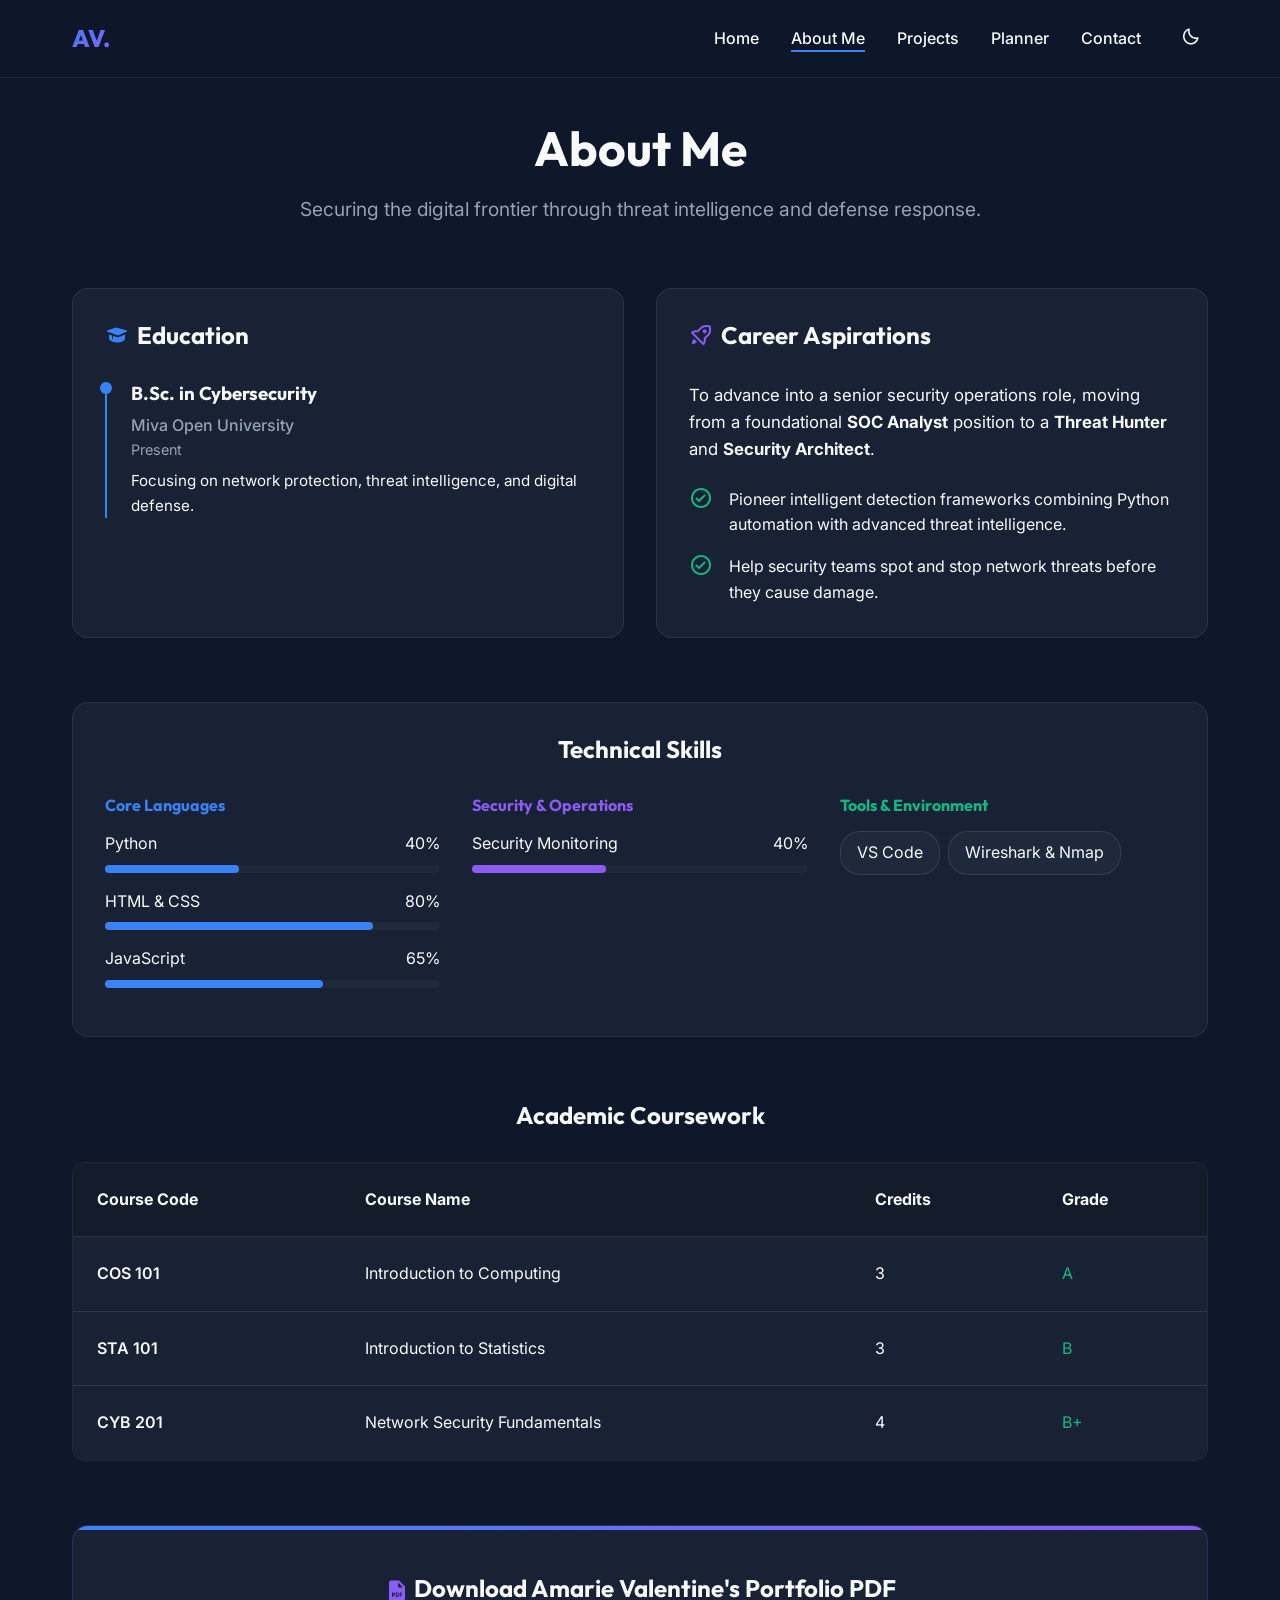
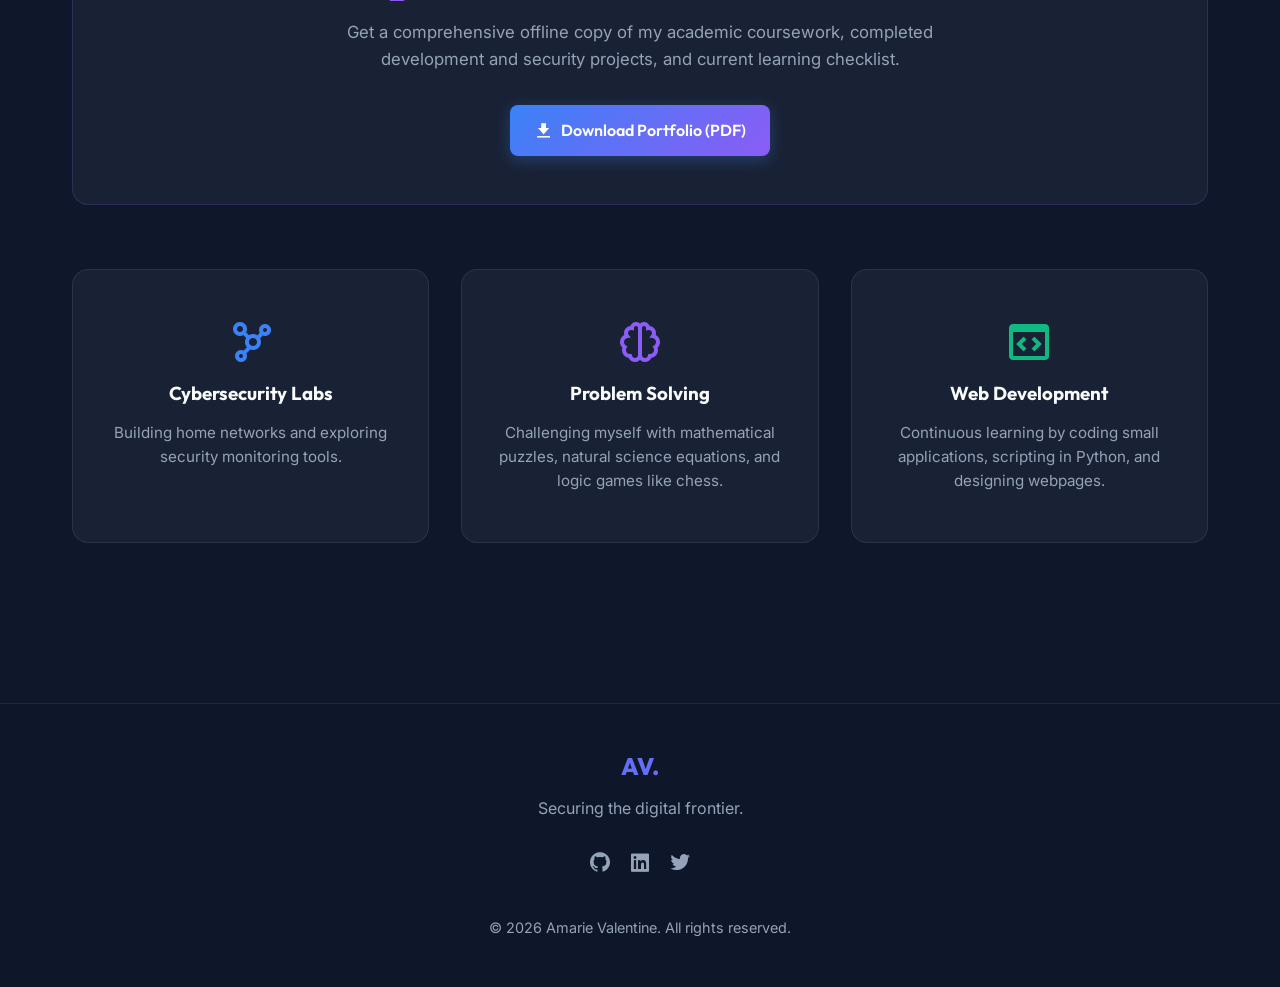
==== about.html @ 8245c8b1 "Add files via upload" ====
<!DOCTYPE html>
<html lang="en">
<head>
  <meta charset="UTF-8">
  <meta name="viewport" content="width=device-width, initial-scale=1.0">
  <title>About | Amarie Valentine</title>
  <link rel="stylesheet" href="style.css">
  <link href='https://unpkg.com/boxicons@2.1.4/css/boxicons.min.css' rel='stylesheet'>
</head>
<body>

  <!-- Navigation -->
  <nav class="navbar">
    <div class="container nav-container">
      <a href="index.html" class="logo">AV.</a>
      <ul class="nav-links" id="nav-links">
        <li><a href="index.html">Home</a></li>
        <li><a href="about.html" class="active">About Me</a></li>
        <li><a href="projects.html">Projects</a></li>
        <li><a href="planner.html">Planner</a></li>
        <li><a href="contact.html">Contact</a></li>
        <li>
          <button class="theme-toggle" id="theme-toggle" aria-label="Toggle Theme">
            <i class='bx bx-moon'></i>
          </button>
        </li>
      </ul>
      <button class="mobile-menu-btn" id="mobile-menu-btn"><i class='bx bx-menu'></i></button>
    </div>
  </nav>

  <section class="section animate-fade-up" style="padding-top: 120px;">
    <div class="container">
      <div style="text-align: center; margin-bottom: 4rem;">
        <h1 style="font-size: 3rem;">About Me</h1>
        <p style="color: var(--text-secondary); font-size: 1.2rem;">Securing the digital frontier through threat intelligence and defense response.</p>
      </div>

      <!-- Education & Career Aspirations Grid -->
      <div class="grid grid-2" style="margin-bottom: 4rem;">
        <!-- Educational Background -->
        <div class="glass-card">
          <h2 style="display: flex; align-items: center; gap: 0.5rem; margin-bottom: 2rem;">
            <i class='bx bxs-graduation' style="color: var(--accent-primary);"></i> Education
          </h2>
          <div style="border-left: 2px solid var(--accent-primary); padding-left: 1.5rem; position: relative;">
            <div style="margin-bottom: 2rem;">
              <span style="position: absolute; left: -7px; width: 12px; height: 12px; background: var(--accent-primary); border-radius: 50%;"></span>
              <h3 style="margin-bottom: 0.5rem;">B.Sc. in Cybersecurity</h3>
              <p style="color: var(--text-secondary); font-weight: 500;">Miva Open University</p>
              <p style="color: var(--text-secondary); font-size: 0.9rem;">Present</p>
              <p style="margin-top: 0.5rem; font-size: 0.95rem;">Focusing on network protection, threat intelligence, and digital defense.</p>
            </div>
          </div>
        </div>

        <!-- Career Aspirations -->
        <div class="glass-card">
          <h2 style="display: flex; align-items: center; gap: 0.5rem; margin-bottom: 2rem;">
            <i class='bx bx-rocket' style="color: var(--accent-secondary);"></i> Career Aspirations
          </h2>
          <p style="margin-bottom: 1.5rem; font-size: 1.05rem;">
            To advance into a senior security operations role, moving from a foundational <strong>SOC Analyst</strong> position to a <strong>Threat Hunter</strong> and <strong>Security Architect</strong>.
          </p>
          <ul style="display: flex; flex-direction: column; gap: 1rem;">
            <li style="display: flex; gap: 1rem; align-items: flex-start;">
              <i class='bx bx-check-circle' style="color: var(--success-color); font-size: 1.5rem;"></i>
              <span>Pioneer intelligent detection frameworks combining Python automation with advanced threat intelligence.</span>
            </li>
            <li style="display: flex; gap: 1rem; align-items: flex-start;">
              <i class='bx bx-check-circle' style="color: var(--success-color); font-size: 1.5rem;"></i>
              <span>Help security teams spot and stop network threats before they cause damage.</span>
            </li>
          </ul>
        </div>
      </div>

      <!-- Technical Skills -->
      <div class="glass-card" style="margin-bottom: 4rem;">
        <h2 style="text-align: center; margin-bottom: 2rem;">Technical Skills</h2>
        <div class="grid grid-3">
          
          <div>
            <h4 style="margin-bottom: 1rem; color: var(--accent-primary);">Core Languages</h4>
            <div style="margin-bottom: 1rem;">
              <div style="display: flex; justify-content: space-between; margin-bottom: 0.5rem;">
                <span>Python</span> <span>40%</span>
              </div>
              <div style="width: 100%; background: var(--bg-secondary); border-radius: 4px; height: 8px;">
                <div style="width: 40%; background: var(--accent-primary); height: 100%; border-radius: 4px;"></div>
              </div>
            </div>
            <div style="margin-bottom: 1rem;">
              <div style="display: flex; justify-content: space-between; margin-bottom: 0.5rem;">
                <span>HTML & CSS</span> <span>80%</span>
              </div>
              <div style="width: 100%; background: var(--bg-secondary); border-radius: 4px; height: 8px;">
                <div style="width: 80%; background: var(--accent-primary); height: 100%; border-radius: 4px;"></div>
              </div>
            </div>
            <div style="margin-bottom: 1rem;">
              <div style="display: flex; justify-content: space-between; margin-bottom: 0.5rem;">
                <span>JavaScript</span> <span>65%</span>
              </div>
              <div style="width: 100%; background: var(--bg-secondary); border-radius: 4px; height: 8px;">
                <div style="width: 65%; background: var(--accent-primary); height: 100%; border-radius: 4px;"></div>
              </div>
            </div>
          </div>

          <div>
            <h4 style="margin-bottom: 1rem; color: var(--accent-secondary);">Security & Operations</h4>
            <div style="margin-bottom: 1rem;">
              <div style="display: flex; justify-content: space-between; margin-bottom: 0.5rem;">
                <span>Security Monitoring</span> <span>40%</span>
              </div>
              <div style="width: 100%; background: var(--bg-secondary); border-radius: 4px; height: 8px;">
                <div style="width: 40%; background: var(--accent-secondary); height: 100%; border-radius: 4px;"></div>
              </div>
            </div>
          </div>
          
          <div>
            <h4 style="margin-bottom: 1rem; color: var(--success-color);">Tools & Environment</h4>
            <div style="display: flex; flex-wrap: wrap; gap: 0.5rem;">
              <span style="padding: 0.5rem 1rem; background: var(--bg-secondary); border-radius: 20px; border: 1px solid var(--border-color);">VS Code</span>
              <span style="padding: 0.5rem 1rem; background: var(--bg-secondary); border-radius: 20px; border: 1px solid var(--border-color);">Wireshark & Nmap</span>
            </div>
          </div>

        </div>
      </div>

      <!-- Academic Courses Table (Semantic HTML Requirement) -->
      <div style="margin-bottom: 4rem;">
        <h2 style="margin-bottom: 2rem; text-align: center;">Academic Coursework</h2>
        <div style="overflow-x: auto; border-radius: 12px; border: var(--glass-border);">
          <table style="width: 100%; border-collapse: collapse; text-align: left; background: var(--card-bg); backdrop-filter: var(--glass-blur);">
            <thead>
              <tr style="background: rgba(0,0,0,0.2);">
                <th style="padding: 1.5rem; border-bottom: 1px solid var(--border-color);">Course Code</th>
                <th style="padding: 1.5rem; border-bottom: 1px solid var(--border-color);">Course Name</th>
                <th style="padding: 1.5rem; border-bottom: 1px solid var(--border-color);">Credits</th>
                <th style="padding: 1.5rem; border-bottom: 1px solid var(--border-color);">Grade</th>
              </tr>
            </thead>
            <tbody>
              <tr>
                <td style="padding: 1.5rem; border-bottom: 1px solid var(--border-color); font-weight: 600;">COS 101</td>
                <td style="padding: 1.5rem; border-bottom: 1px solid var(--border-color);">Introduction to Computing</td>
                <td style="padding: 1.5rem; border-bottom: 1px solid var(--border-color);">3</td>
                <td style="padding: 1.5rem; border-bottom: 1px solid var(--border-color); color: var(--success-color);">A</td>
              </tr>
              <tr>
                <td style="padding: 1.5rem; border-bottom: 1px solid var(--border-color); font-weight: 600;">STA 101</td>
                <td style="padding: 1.5rem; border-bottom: 1px solid var(--border-color);">Introduction to Statistics</td>
                <td style="padding: 1.5rem; border-bottom: 1px solid var(--border-color);">3</td>
                <td style="padding: 1.5rem; border-bottom: 1px solid var(--border-color); color: var(--success-color);">B</td>
              </tr>
              <tr>
                <td style="padding: 1.5rem; font-weight: 600;">CYB 201</td>
                <td style="padding: 1.5rem;">Network Security Fundamentals</td>
                <td style="padding: 1.5rem;">4</td>
                <td style="padding: 1.5rem; color: var(--success-color);">B+</td>
              </tr>
            </tbody>
          </table>
        </div>
      </div>

      <!-- PDF Portfolio Download Section -->
      <div class="glass-card" style="margin-bottom: 4rem; text-align: center; padding: 3rem 2rem; position: relative; overflow: hidden; border: 1px solid rgba(139, 92, 246, 0.2);">
        <div style="position: absolute; top: 0; left: 0; width: 100%; height: 4px; background: linear-gradient(90deg, var(--accent-primary), var(--accent-secondary));"></div>
        <h2 style="margin-bottom: 1rem;"><i class='bx bxs-file-pdf' style="color: var(--accent-secondary); vertical-align: middle;"></i> Download Amarie Valentine's Portfolio PDF</h2>
        <p style="color: var(--text-secondary); max-width: 600px; margin: 0 auto 2rem auto; font-size: 1.05rem;">
          Get a comprehensive offline copy of my academic coursework, completed development and security projects, and current learning checklist.
        </p>
        <a href="amarievalentine_portfolio.pdf" download class="btn btn-primary" style="display: inline-flex; align-items: center; gap: 0.5rem;">
          <i class='bx bxs-download' style="font-size: 1.2rem;"></i> Download Portfolio (PDF)
        </a>
      </div>

      <!-- Hobbies & Interests -->
      <div class="grid grid-3">
        <div class="glass-card" style="text-align: center; padding: 3rem 2rem;">
          <i class='bx bx-network-chart' style="font-size: 3rem; color: var(--accent-primary); margin-bottom: 1rem;"></i>
          <h3>Cybersecurity Labs</h3>
          <p style="color: var(--text-secondary); font-size: 0.95rem;">Building home networks and exploring security monitoring tools.</p>
        </div>
        <div class="glass-card" style="text-align: center; padding: 3rem 2rem;">
          <i class='bx bx-brain' style="font-size: 3rem; color: var(--accent-secondary); margin-bottom: 1rem;"></i>
          <h3>Problem Solving</h3>
          <p style="color: var(--text-secondary); font-size: 0.95rem;">Challenging myself with mathematical puzzles, natural science equations, and logic games like chess.</p>
        </div>
        <div class="glass-card" style="text-align: center; padding: 3rem 2rem;">
          <i class='bx bx-code-block' style="font-size: 3rem; color: var(--success-color); margin-bottom: 1rem;"></i>
          <h3>Web Development</h3>
          <p style="color: var(--text-secondary); font-size: 0.95rem;">Continuous learning by coding small applications, scripting in Python, and designing webpages.</p>
        </div>
      </div>

    </div>
  </section>

  <!-- Footer -->
  <footer style="background-color: var(--nav-bg); padding: 3rem 0; text-align: center; border-top: var(--glass-border); margin-top: 4rem;">
    <div class="container">
      <h3 class="logo" style="margin-bottom: 1rem;">AV.</h3>
      <p style="color: var(--text-secondary); margin-bottom: 1.5rem;">Securing the digital frontier.</p>
      <div style="display: flex; justify-content: center; gap: 1rem; margin-bottom: 2rem;">
        <a href="#" style="font-size: 1.5rem; color: var(--text-secondary);"><i class='bx bxl-github'></i></a>
        <a href="#" style="font-size: 1.5rem; color: var(--text-secondary);"><i class='bx bxl-linkedin-square'></i></a>
        <a href="#" style="font-size: 1.5rem; color: var(--text-secondary);"><i class='bx bxl-twitter'></i></a>
      </div>
      <p style="color: var(--text-secondary); font-size: 0.9rem;">&copy; 2026 Amarie Valentine. All rights reserved.</p>
    </div>
  </footer>

  <script src="script.js"></script>
</body>
</html>
---- style.css ----
/* ==========================================================================
   Base Variables & Theme Configuration
   ========================================================================== */
@import url('https://fonts.googleapis.com/css2?family=Inter:wght@300;400;500;600&family=Outfit:wght@400;600;700;800&display=swap');

:root {
  /* Dark Theme (Default) */
  --bg-color: #0f172a;
  --bg-secondary: #1e293b;
  --text-primary: #f8fafc;
  --text-secondary: #94a3b8;
  --accent-primary: #3b82f6;
  --accent-secondary: #8b5cf6;
  --card-bg: rgba(30, 41, 59, 0.7);
  --border-color: rgba(255, 255, 255, 0.1);
  --success-color: #10b981;
  --error-color: #ef4444;
  --nav-bg: rgba(15, 23, 42, 0.85);
  
  /* Glassmorphism */
  --glass-blur: blur(12px);
  --glass-border: 1px solid rgba(255, 255, 255, 0.08);
  
  /* Typography */
  --font-heading: 'Outfit', sans-serif;
  --font-body: 'Inter', sans-serif;
  
  /* Spacing */
  --container-width: 1200px;
  --transition: all 0.3s cubic-bezier(0.4, 0, 0.2, 1);
}

[data-theme="light"] {
  --bg-color: #f8fafc;
  --bg-secondary: #f1f5f9;
  --text-primary: #0f172a;
  --text-secondary: #475569;
  --accent-primary: #2563eb;
  --accent-secondary: #7c3aed;
  --card-bg: rgba(255, 255, 255, 0.7);
  --border-color: rgba(0, 0, 0, 0.1);
  --nav-bg: rgba(248, 250, 252, 0.85);
  --glass-border: 1px solid rgba(0, 0, 0, 0.08);
}

/* ==========================================================================
   Resets & Typography
   ========================================================================== */
* {
  margin: 0;
  padding: 0;
  box-sizing: border-box;
}

body {
  font-family: var(--font-body);
  background-color: var(--bg-color);
  color: var(--text-primary);
  line-height: 1.6;
  transition: background-color 0.3s, color 0.3s;
  overflow-x: hidden;
}

h1, h2, h3, h4, h5, h6 {
  font-family: var(--font-heading);
  font-weight: 700;
  line-height: 1.2;
  margin-bottom: 1rem;
}

a {
  text-decoration: none;
  color: inherit;
  transition: var(--transition);
}

ul {
  list-style: none;
}

img {
  max-width: 100%;
  height: auto;
  display: block;
}

/* ==========================================================================
   Layout Utilities
   ========================================================================== */
.container {
  max-width: var(--container-width);
  margin: 0 auto;
  padding: 0 2rem;
}

.section {
  padding: 6rem 0;
}

.flex-center {
  display: flex;
  align-items: center;
  justify-content: center;
}

.grid {
  display: grid;
  gap: 2rem;
}

.grid-2 { grid-template-columns: repeat(auto-fit, minmax(300px, 1fr)); }
.grid-3 { grid-template-columns: repeat(auto-fit, minmax(250px, 1fr)); }

/* ==========================================================================
   Components
   ========================================================================== */
/* Navigation */
.navbar {
  position: fixed;
  top: 0;
  width: 100%;
  z-index: 1000;
  background: var(--nav-bg);
  backdrop-filter: var(--glass-blur);
  border-bottom: var(--glass-border);
  padding: 1.2rem 0;
  transition: var(--transition);
}

.nav-container {
  display: flex;
  justify-content: space-between;
  align-items: center;
}

.logo {
  font-family: var(--font-heading);
  font-size: 1.5rem;
  font-weight: 800;
  background: linear-gradient(135deg, var(--accent-primary), var(--accent-secondary));
  -webkit-background-clip: text;
  -webkit-text-fill-color: transparent;
}

.nav-links {
  display: flex;
  gap: 2rem;
  align-items: center;
}

.nav-links a {
  font-weight: 500;
  font-size: 1rem;
  position: relative;
}

.nav-links a::after {
  content: '';
  position: absolute;
  width: 0;
  height: 2px;
  bottom: -4px;
  left: 0;
  background: var(--accent-primary);
  transition: var(--transition);
}

.nav-links a:hover::after,
.nav-links a.active::after {
  width: 100%;
}

.theme-toggle {
  background: none;
  border: none;
  color: var(--text-primary);
  font-size: 1.2rem;
  cursor: pointer;
  padding: 0.5rem;
  transition: var(--transition);
}

.theme-toggle:hover {
  transform: rotate(15deg) scale(1.1);
}

.mobile-menu-btn {
  display: none;
  background: none;
  border: none;
  color: var(--text-primary);
  font-size: 1.5rem;
  cursor: pointer;
}

/* Buttons */
.btn {
  display: inline-flex;
  align-items: center;
  justify-content: center;
  padding: 0.8rem 1.5rem;
  border-radius: 8px;
  font-family: var(--font-heading);
  font-weight: 600;
  cursor: pointer;
  transition: var(--transition);
  border: none;
  gap: 0.5rem;
}

.btn-primary {
  background: linear-gradient(135deg, var(--accent-primary), var(--accent-secondary));
  color: white;
  box-shadow: 0 4px 15px rgba(59, 130, 246, 0.3);
}

.btn-primary:hover {
  transform: translateY(-2px);
  box-shadow: 0 6px 20px rgba(59, 130, 246, 0.4);
}

.btn-outline {
  background: transparent;
  border: 2px solid var(--accent-primary);
  color: var(--text-primary);
}

.btn-outline:hover {
  background: var(--accent-primary);
  color: white;
}

/* Glass Cards */
.glass-card {
  background: var(--card-bg);
  backdrop-filter: var(--glass-blur);
  border: var(--glass-border);
  border-radius: 16px;
  padding: 2rem;
  transition: var(--transition);
}

.glass-card:hover {
  transform: translateY(-5px);
  box-shadow: 0 10px 30px rgba(0,0,0,0.1);
  border-color: var(--accent-primary);
}

/* Custom Inputs */
.form-group {
  margin-bottom: 1.5rem;
}

.form-label {
  display: block;
  margin-bottom: 0.5rem;
  font-weight: 500;
  color: var(--text-secondary);
}

.form-control {
  width: 100%;
  padding: 1rem;
  background: var(--bg-secondary);
  border: 1px solid var(--border-color);
  border-radius: 8px;
  color: var(--text-primary);
  font-family: var(--font-body);
  transition: var(--transition);
}

.form-control:focus {
  outline: none;
  border-color: var(--accent-primary);
  box-shadow: 0 0 0 3px rgba(59, 130, 246, 0.2);
}

/* Animations */
@keyframes fadeInUp {
  from {
    opacity: 0;
    transform: translateY(20px);
  }
  to {
    opacity: 1;
    transform: translateY(0);
  }
}

.animate-fade-up {
  animation: fadeInUp 0.8s cubic-bezier(0.4, 0, 0.2, 1) forwards;
}

/* Responsive */
@media (max-width: 768px) {
  .nav-links {
    display: none; /* Hide by default, show when mobile menu is active */
    position: absolute;
    top: 100%;
    left: 0;
    width: 100%;
    background: var(--nav-bg);
    backdrop-filter: var(--glass-blur);
    flex-direction: column;
    padding: 2rem;
    border-bottom: var(--glass-border);
  }
  
  .nav-links.active {
    display: flex;
  }
  
  .mobile-menu-btn {
    display: block;
  }
  
  .section {
    padding: 4rem 0;
  }
}

@media print {
  * {
    -webkit-print-color-adjust: exact !important;
    print-color-adjust: exact !important;
  }
  .navbar, .theme-toggle, .mobile-menu-btn {
    display: none !important;
  }
  body {
    padding-top: 0 !important;
    background-color: #0f172a !important;
    color: #f8fafc !important;
  }
  .section {
    padding: 2rem 0 !important;
  }
}
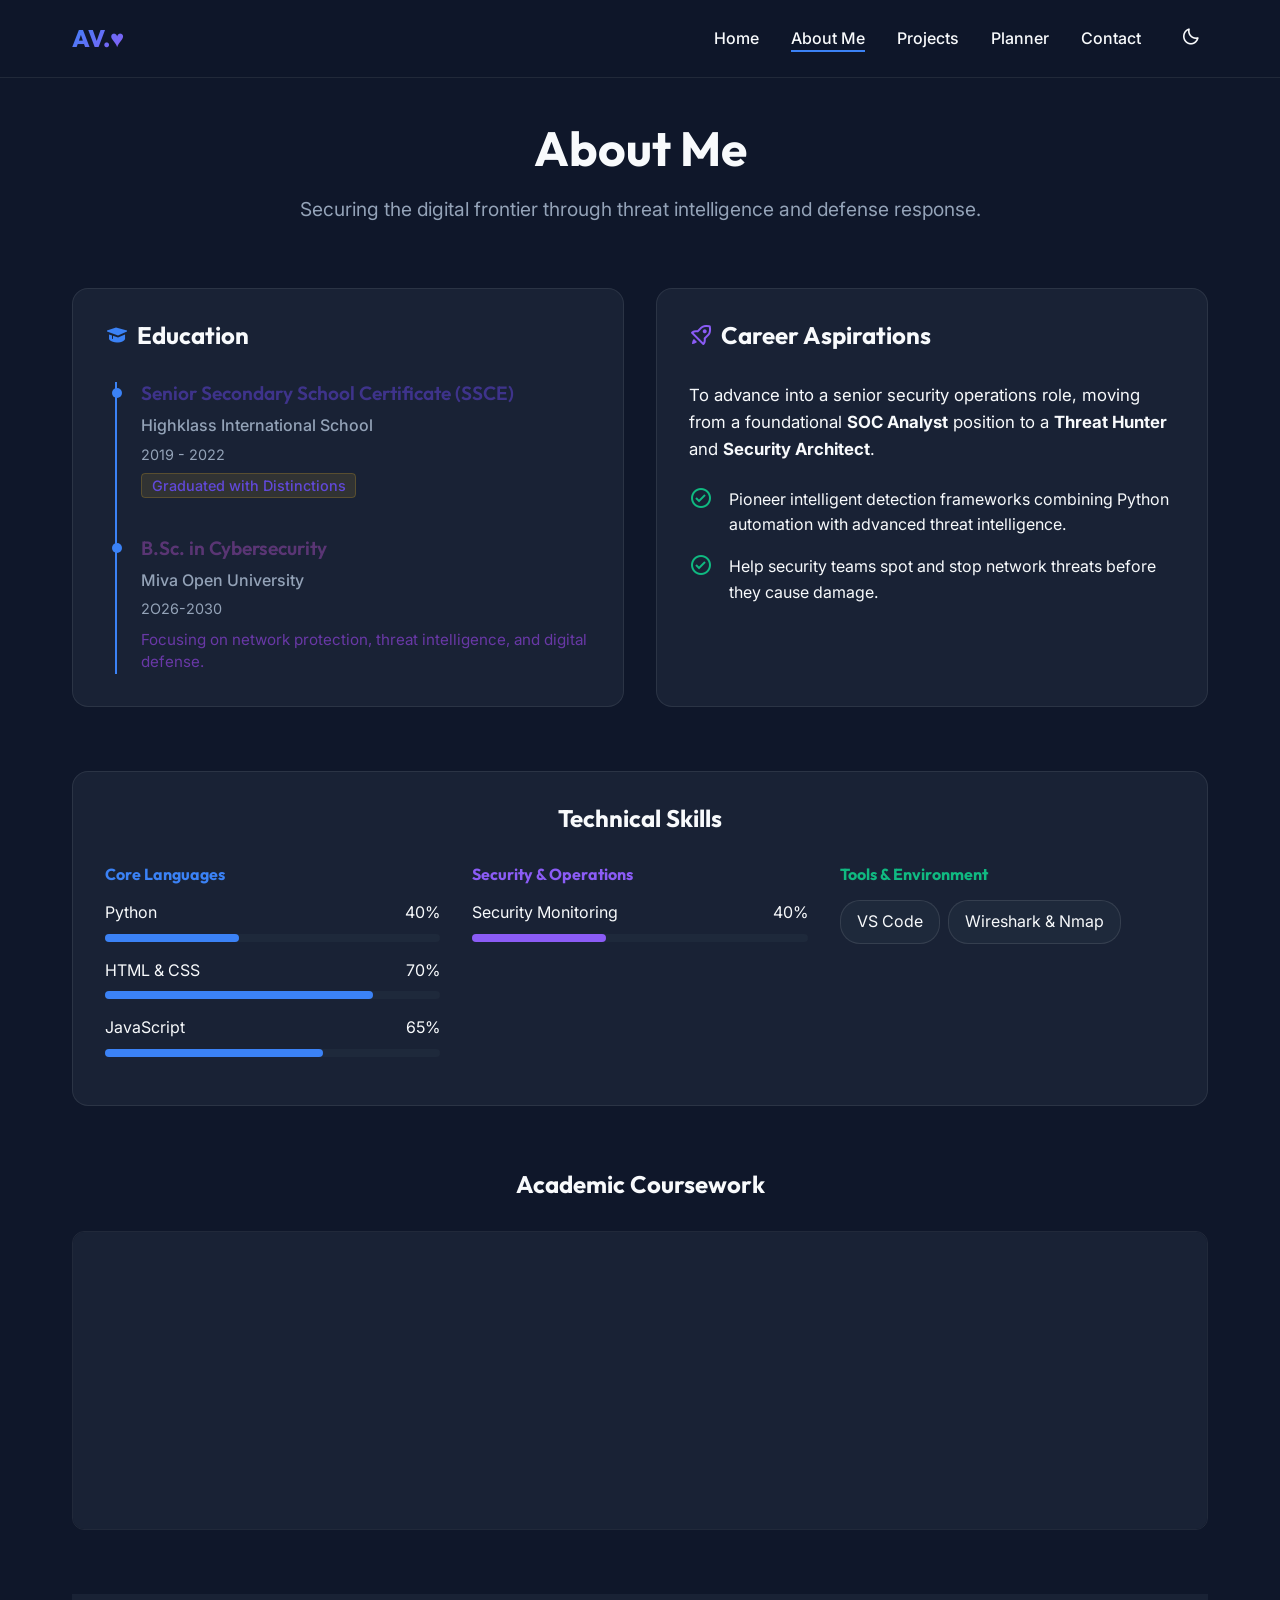
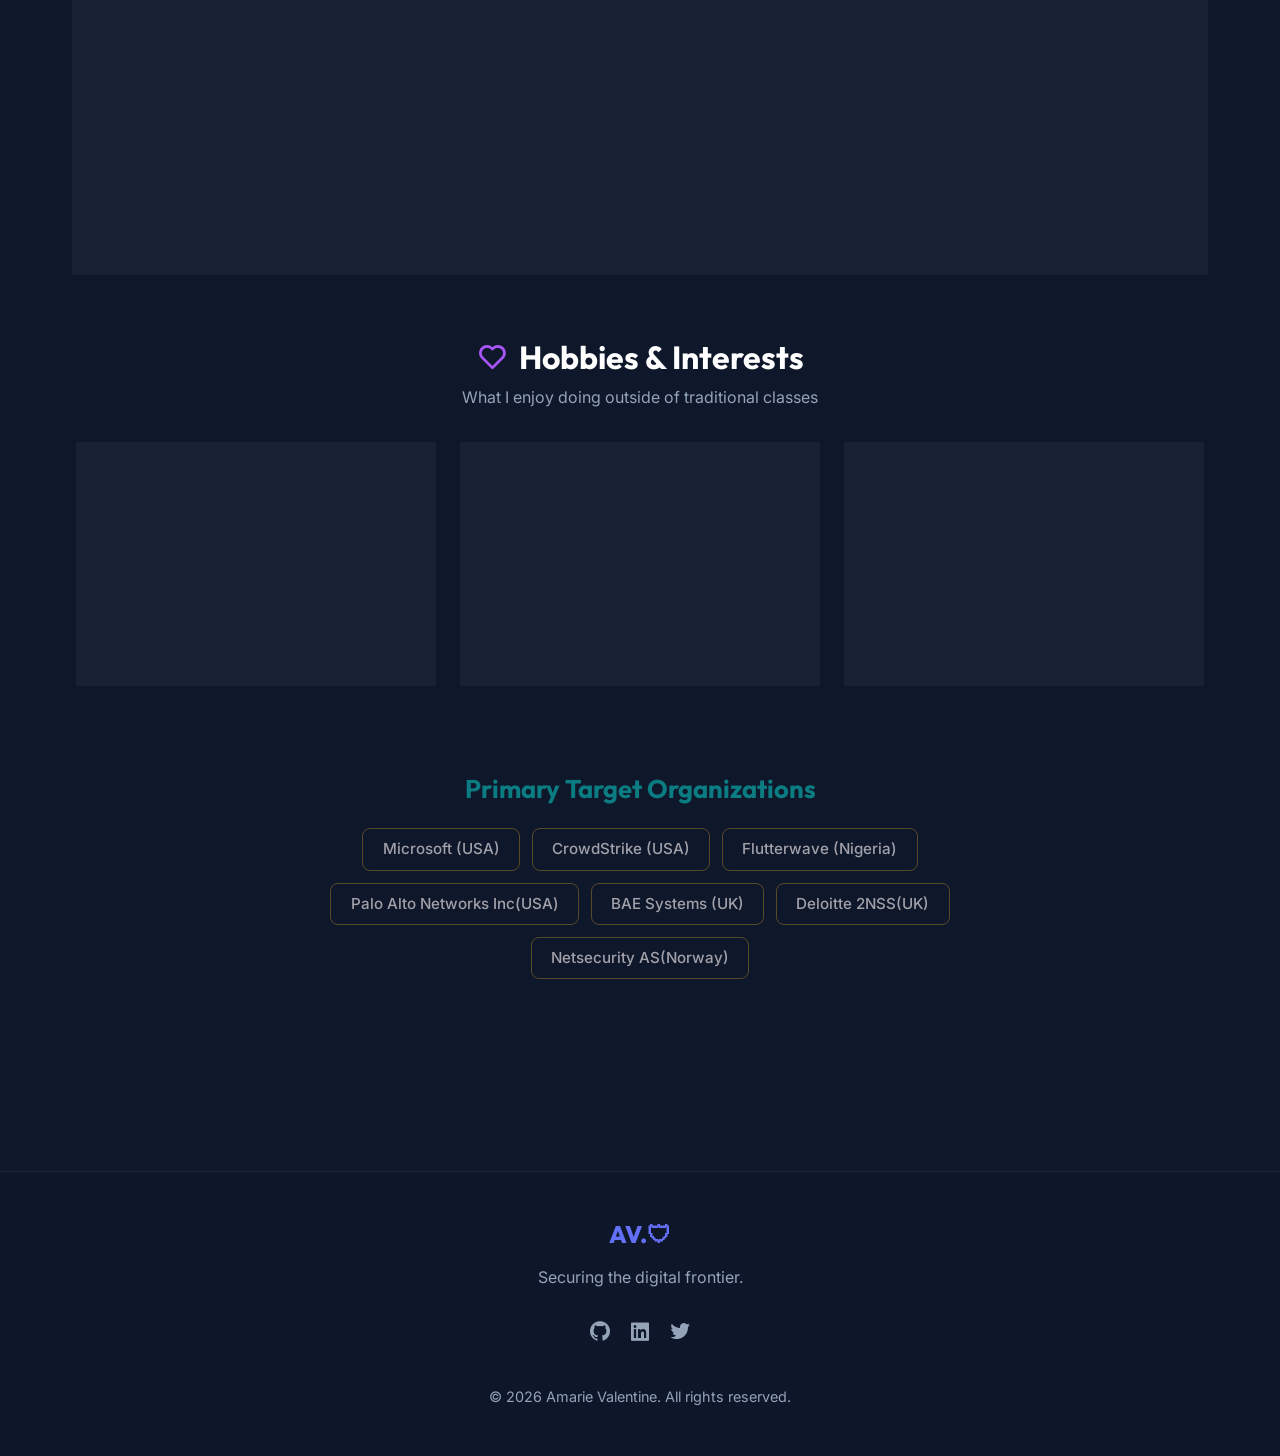
==== commit 8e1646f9: "Add files via upload" ====
--- a/about.html
+++ b/about.html
@@ -12,7 +12,7 @@
   <!-- Navigation -->
   <nav class="navbar">
     <div class="container nav-container">
-      <a href="index.html" class="logo">AV.</a>
+      <a href="index.html" class="logo">AV.&hearts;</a>
       <ul class="nav-links" id="nav-links">
         <li><a href="index.html">Home</a></li>
         <li><a href="about.html" class="active">About Me</a></li>
@@ -39,20 +39,46 @@
       <!-- Education & Career Aspirations Grid -->
       <div class="grid grid-2" style="margin-bottom: 4rem;">
         <!-- Educational Background -->
-        <div class="glass-card">
-          <h2 style="display: flex; align-items: center; gap: 0.5rem; margin-bottom: 2rem;">
-            <i class='bx bxs-graduation' style="color: var(--accent-primary);"></i> Education
-          </h2>
-          <div style="border-left: 2px solid var(--accent-primary); padding-left: 1.5rem; position: relative;">
-            <div style="margin-bottom: 2rem;">
-              <span style="position: absolute; left: -7px; width: 12px; height: 12px; background: var(--accent-primary); border-radius: 50%;"></span>
-              <h3 style="margin-bottom: 0.5rem;">B.Sc. in Cybersecurity</h3>
-              <p style="color: var(--text-secondary); font-weight: 500;">Miva Open University</p>
-              <p style="color: var(--text-secondary); font-size: 0.9rem;">Present</p>
-              <p style="margin-top: 0.5rem; font-size: 0.95rem;">Focusing on network protection, threat intelligence, and digital defense.</p>
-            </div>
-          </div>
-        </div>
+        <!-- Educational Background -->
+<div class="glass-card" style="padding: 2rem;">
+<h2 style="display: flex; align-items: center; gap: 0.5rem; margin-bottom: 2rem;">
+<i class='bx bxs-graduation' style="color: var(--accent-primary);"></i> Education
+</h2>
+
+<!-- Timeline vertical line container that now encloses everything -->
+<div style="border-left: 2px solid var(--accent-primary); padding-left: 1.5rem; position: relative; margin-left: 10px;">
+
+<!-- 1ST ENTRY: Highklass International School -->
+<div style="margin-bottom: 2.5rem; position: relative;">
+<!-- Dot aligned exactly on the line -->
+<span style="position: absolute; left: -29px; top: 6px; width: 10px; height: 10px; background: var(--accent-primary); border-radius: 50%;"></span>
+<h3 style="margin: 0 0 0.5rem 0; font-size: 1.2rem; font-weight: 600; color: #5a41c797;">Senior Secondary School Certificate (SSCE)</h3>
+<p style="color: var(--text-secondary); margin: 0 0 0.25rem 0; font-weight: 500;">Highklass International School</p>
+<p style="color: var(--text-secondary); font-size: 0.9rem; margin: 0 0 0.5rem 0;">2019 - 2022</p>
+
+<!-- Distinctions Added Here -->
+<p style="margin: 0.5rem 0 0 0; font-size: 0.9rem; color: #6149d9; font-weight: 500;">
+<span style="background: rgba(251, 191, 36, 0.1); padding: 0.2rem 0.6rem; border-radius: 4px; border: 1px solid rgba(251, 191, 36, 0.2);"> Graduated with Distinctions
+</span>
+</p>
+</div>
+
+
+
+<!-- 2ND ENTRY: Miva Open University -->
+<div style="position: relative;">
+<!-- Dot aligned exactly on the line -->
+<span style="position: absolute; left: -29px; top: 6px; width: 10px; height: 10px; background: var(--accent-primary); border-radius: 50%;"></span>
+<h3 style="margin: 0 0 0.5rem 0; font-size: 1.2rem; font-weight: 600; color: #663a80dc;">B.Sc. in Cybersecurity</h3>
+<p style="color: var(--text-secondary); margin: 0 0 0.25rem 0; font-weight: 500;">Miva Open University</p>
+<p style="color: var(--text-secondary); font-size: 0.9rem; margin: 0;">2O26-2030</p>
+<p style="margin-top: 0.5rem; font-size: 0.95rem; color: #9043deab; line-height: 1.5;">Focusing on network protection, threat intelligence, and digital defense.</p>
+</div>
+
+</div>
+</div>
+
+
 
         <!-- Career Aspirations -->
         <div class="glass-card">
@@ -92,7 +118,7 @@
             </div>
             <div style="margin-bottom: 1rem;">
               <div style="display: flex; justify-content: space-between; margin-bottom: 0.5rem;">
-                <span>HTML & CSS</span> <span>80%</span>
+                <span>HTML & CSS</span> <span>70%</span>
               </div>
               <div style="width: 100%; background: var(--bg-secondary); border-radius: 4px; height: 8px;">
                 <div style="width: 80%; background: var(--accent-primary); height: 100%; border-radius: 4px;"></div>
@@ -181,23 +207,53 @@
       </div>
 
       <!-- Hobbies & Interests -->
-      <div class="grid grid-3">
-        <div class="glass-card" style="text-align: center; padding: 3rem 2rem;">
-          <i class='bx bx-network-chart' style="font-size: 3rem; color: var(--accent-primary); margin-bottom: 1rem;"></i>
-          <h3>Cybersecurity Labs</h3>
-          <p style="color: var(--text-secondary); font-size: 0.95rem;">Building home networks and exploring security monitoring tools.</p>
-        </div>
-        <div class="glass-card" style="text-align: center; padding: 3rem 2rem;">
-          <i class='bx bx-brain' style="font-size: 3rem; color: var(--accent-secondary); margin-bottom: 1rem;"></i>
-          <h3>Problem Solving</h3>
-          <p style="color: var(--text-secondary); font-size: 0.95rem;">Challenging myself with mathematical puzzles, natural science equations, and logic games like chess.</p>
-        </div>
-        <div class="glass-card" style="text-align: center; padding: 3rem 2rem;">
-          <i class='bx bx-code-block' style="font-size: 3rem; color: var(--success-color); margin-bottom: 1rem;"></i>
-          <h3>Web Development</h3>
-          <p style="color: var(--text-secondary); font-size: 0.95rem;">Continuous learning by coding small applications, scripting in Python, and designing webpages.</p>
-        </div>
-      </div>
+       <div style="margin-top: 4rem; margin-bottom: 2rem; text-align: center;">
+<h2 style="font-size: 2rem; font-weight: 700; color: #ffffff; display: inline-flex; align-items: center; gap: 0.7rem; margin-bottom: 0.5rem; justify-content: center;">
+<i class="bx bx-heart" style="color: #a855f7;"></i> Hobbies & Interests
+</h2>
+<p style="color: var(--text-secondary, #a1a1aa); font-size: 1rem; margin: 0;">What I enjoy doing outside of traditional classes</p>
+</div>
+
+<div class="grid grid-3" style="display: flex; flex-wrap: wrap; justify-content: center; gap: 1.5rem; max-width: 1200px; margin: 0 auto;">
+
+<div class="glass-card" style="text-align: center; flex: 1; min-width: 280px; max-width: 360px;">
+<i class='bx bx-network-chart' style="font-size: 3rem; color: #3b82f6; margin-bottom: 1rem; display: block;"></i>
+<h3 style="color: #ffffff; font-size: 1.5rem; margin-bottom: 0.5rem;">Cybersecurity Labs</h3>
+<p style="color: var(--text-secondary); margin: 0;">Building home networks and exploring security monitoring tools.</p>
+</div>
+
+<div class="glass-card" style="text-align: center; flex: 1; min-width: 280px; max-width: 360px;">
+<i class='bx bx-brain' style="font-size: 3rem; color: #a855f7; margin-bottom: 1rem; display: block;"></i>
+<h3 style="color: #ffffff; font-size: 1.5rem; margin-bottom: 0.5rem;">Problem Solving</h3>
+<p style="color: var(--text-secondary); margin: 0;">Challenging myself with mathematical puzzles, natural science equations, and logic games like chess.</p>
+</div>
+
+<div class="glass-card" style="text-align: center; flex: 1; min-width: 280px; max-width: 360px;">
+<i class='bx bx-code-block' style="font-size: 3rem; color: #10b981; margin-bottom: 1rem; display: block;"></i>
+<h3 style="color: #ffffff; font-size: 1.5rem; margin-bottom: 0.5rem;">Web Development</h3>
+<p style="color: var(--text-secondary); margin: 0;">Building clean, responsive interfaces and working on front-end coding projects.</p>
+</div><!-- Primary Target Organizations Section -->
+<div style="margin-top: 4rem; margin-bottom: 2rem; text-align: center;">
+<h3 style="font-size: 1.6rem; font-weight: 700; color: #09cbc88f; margin-bottom: 1.5rem;">
+Primary Target Organizations
+</h3>
+
+<!-- Badges Container -->
+<div style="display: flex; flex-wrap: wrap; justify-content: center; gap: 0.75rem; max-width: 800px; margin: 0 auto;">
+<span style="border: 1px solid rgba(251, 191, 36, 0.3); padding: 0.5rem 1.2rem; border-radius: 8px; color: #a1a1aa; font-size: 0.95rem; font-weight: 500;">Microsoft (USA)</span>
+<span style="border: 1px solid rgba(251, 191, 36, 0.3); padding: 0.5rem 1.2rem; border-radius: 8px; color: #a1a1aa; font-size: 0.95rem; font-weight: 500;">CrowdStrike (USA)</span>
+<span style="border: 1px solid rgba(251, 191, 36, 0.3); padding: 0.5rem 1.2rem; border-radius: 8px; color: #a1a1aa; font-size: 0.95rem; font-weight: 500;">Flutterwave (Nigeria)</span>
+<span style="border: 1px solid rgba(251, 191, 36, 0.3); padding: 0.5rem 1.2rem; border-radius: 8px; color: #a1a1aa; font-size: 0.95rem; font-weight: 500;">Palo Alto Networks Inc(USA)</span>
+<span style="border: 1px solid rgba(251, 191, 36, 0.3); padding: 0.5rem 1.2rem; border-radius: 8px; color: #a1a1aa; font-size: 0.95rem; font-weight: 500;">BAE Systems (UK)</span>
+<span style="border: 1px solid rgba(251, 191, 36, 0.3); padding: 0.5rem 1.2rem; border-radius: 8px; color: #a1a1aa; font-size: 0.95rem; font-weight: 500;">Deloitte 2NSS(UK)</span>
+<span style="border: 1px solid rgba(251, 191, 36, 0.3); padding: 0.5rem 1.2rem; border-radius: 8px; color: #a1a1aa; font-size: 0.95rem; font-weight: 500;">Netsecurity AS(Norway)</span
+</div></div>
+</div>
+
+
+
+</div>
+
 
     </div>
   </section>
@@ -205,7 +261,7 @@
   <!-- Footer -->
   <footer style="background-color: var(--nav-bg); padding: 3rem 0; text-align: center; border-top: var(--glass-border); margin-top: 4rem;">
     <div class="container">
-      <h3 class="logo" style="margin-bottom: 1rem;">AV.</h3>
+      <h3 class="logo" style="margin-bottom: 1rem;">AV.&#128737;</h3>
       <p style="color: var(--text-secondary); margin-bottom: 1.5rem;">Securing the digital frontier.</p>
       <div style="display: flex; justify-content: center; gap: 1rem; margin-bottom: 2rem;">
         <a href="#" style="font-size: 1.5rem; color: var(--text-secondary);"><i class='bx bxl-github'></i></a>
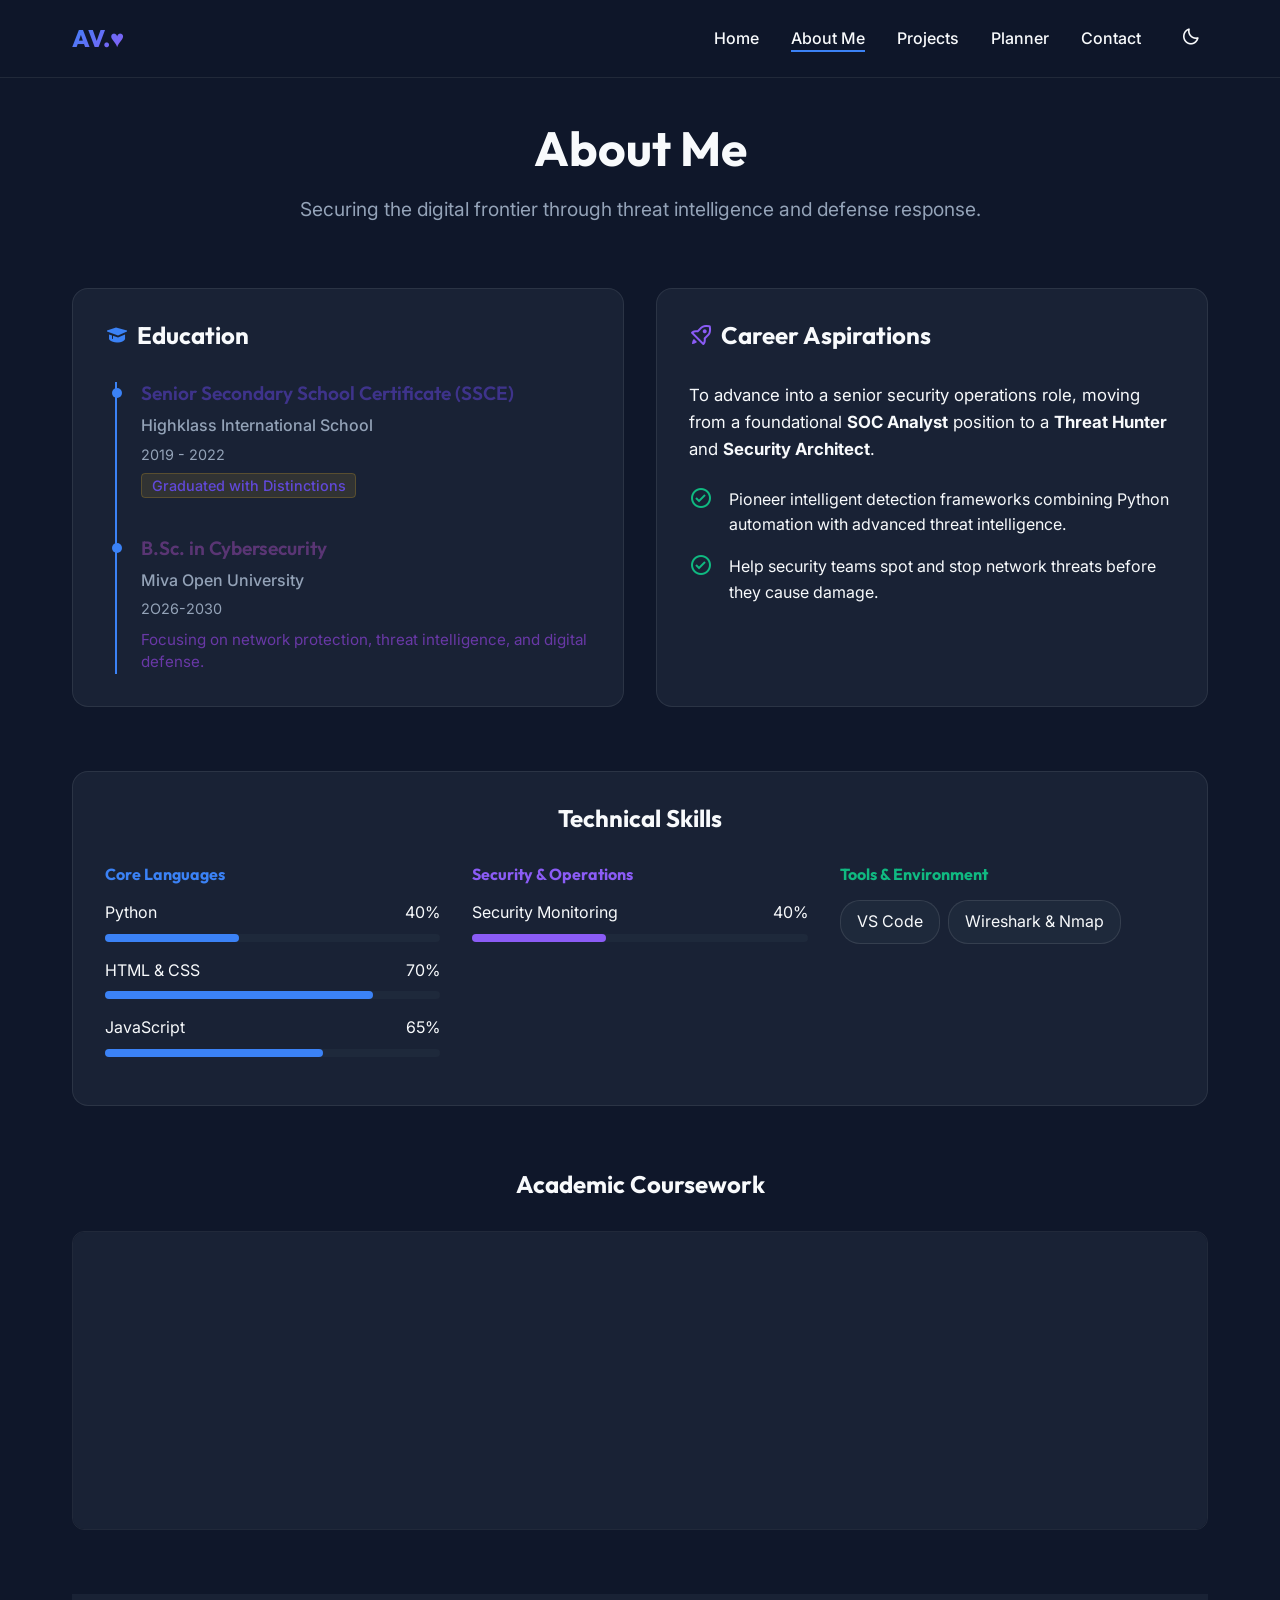
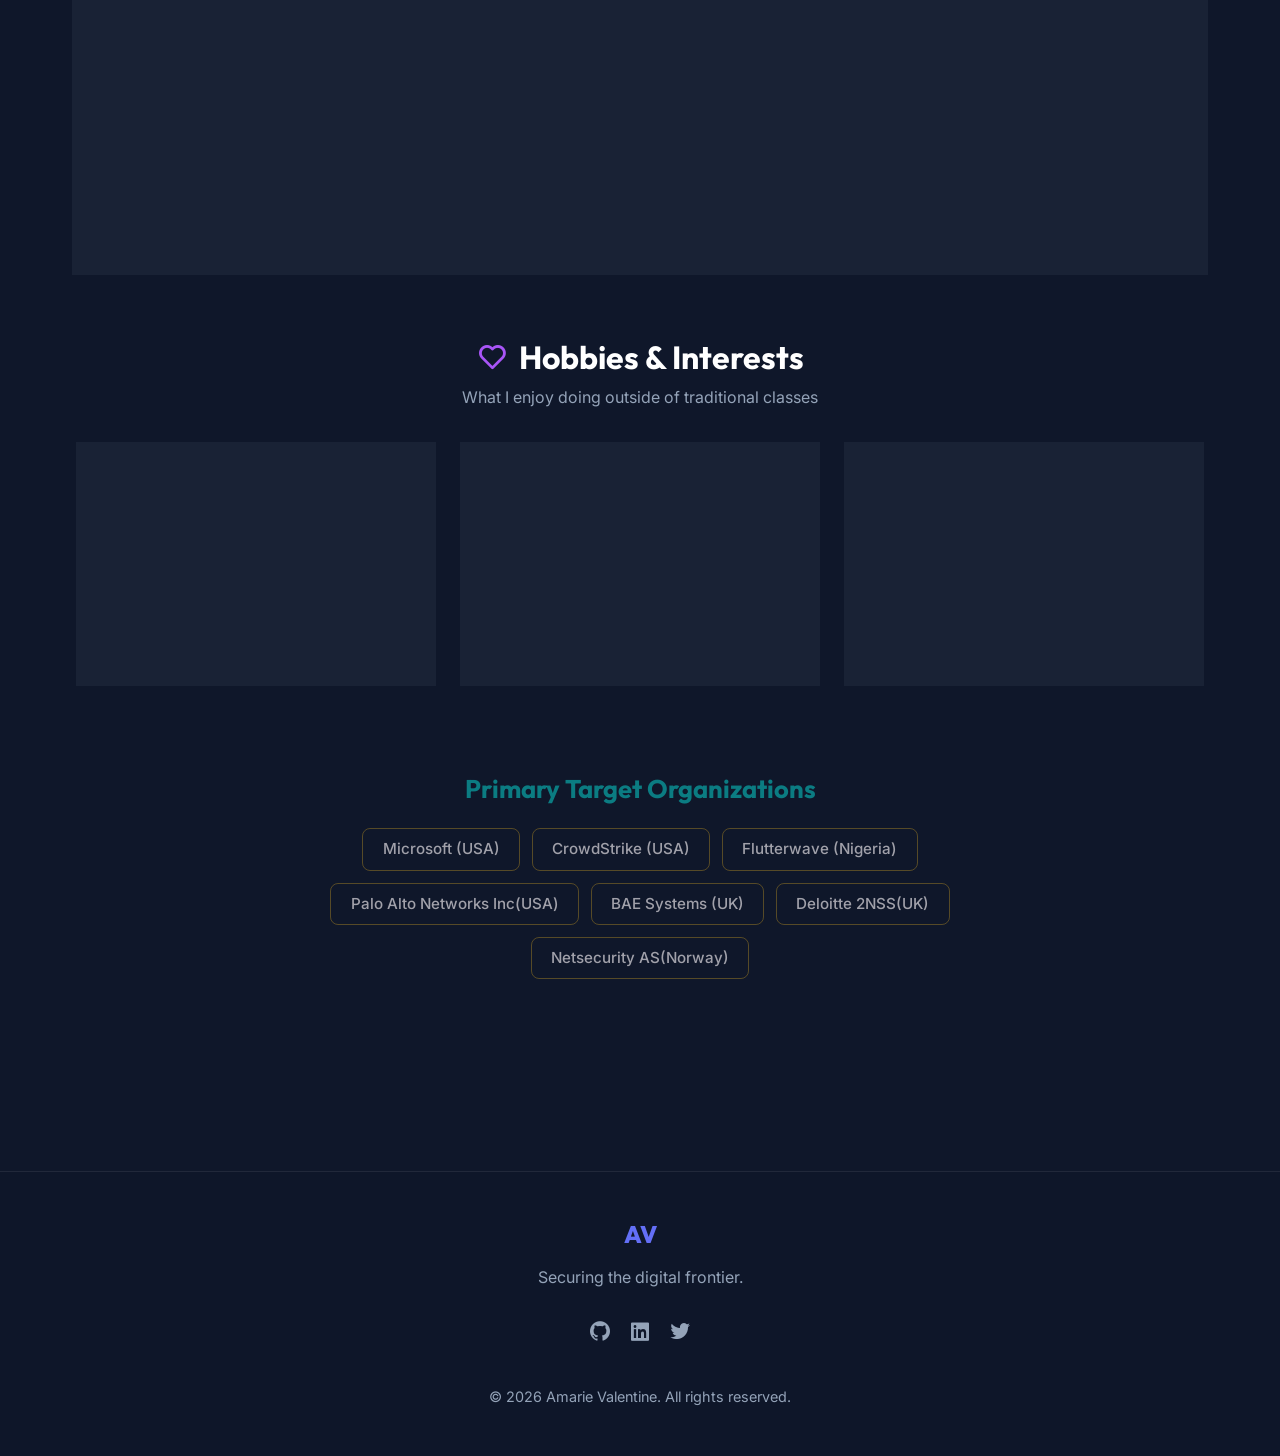
==== commit d1a066b2: "Add files via upload" ====
--- a/about.html
+++ b/about.html
@@ -1,277 +1,277 @@
-<!DOCTYPE html>
-<html lang="en">
-<head>
-  <meta charset="UTF-8">
-  <meta name="viewport" content="width=device-width, initial-scale=1.0">
-  <title>About | Amarie Valentine</title>
-  <link rel="stylesheet" href="style.css">
-  <link href='https://unpkg.com/boxicons@2.1.4/css/boxicons.min.css' rel='stylesheet'>
-</head>
-<body>
-
-  <!-- Navigation -->
-  <nav class="navbar">
-    <div class="container nav-container">
-      <a href="index.html" class="logo">AV.&hearts;</a>
-      <ul class="nav-links" id="nav-links">
-        <li><a href="index.html">Home</a></li>
-        <li><a href="about.html" class="active">About Me</a></li>
-        <li><a href="projects.html">Projects</a></li>
-        <li><a href="planner.html">Planner</a></li>
-        <li><a href="contact.html">Contact</a></li>
-        <li>
-          <button class="theme-toggle" id="theme-toggle" aria-label="Toggle Theme">
-            <i class='bx bx-moon'></i>
-          </button>
-        </li>
-      </ul>
-      <button class="mobile-menu-btn" id="mobile-menu-btn"><i class='bx bx-menu'></i></button>
-    </div>
-  </nav>
-
-  <section class="section animate-fade-up" style="padding-top: 120px;">
-    <div class="container">
-      <div style="text-align: center; margin-bottom: 4rem;">
-        <h1 style="font-size: 3rem;">About Me</h1>
-        <p style="color: var(--text-secondary); font-size: 1.2rem;">Securing the digital frontier through threat intelligence and defense response.</p>
-      </div>
-
-      <!-- Education & Career Aspirations Grid -->
-      <div class="grid grid-2" style="margin-bottom: 4rem;">
-        <!-- Educational Background -->
-        <!-- Educational Background -->
-<div class="glass-card" style="padding: 2rem;">
-<h2 style="display: flex; align-items: center; gap: 0.5rem; margin-bottom: 2rem;">
-<i class='bx bxs-graduation' style="color: var(--accent-primary);"></i> Education
-</h2>
-
-<!-- Timeline vertical line container that now encloses everything -->
-<div style="border-left: 2px solid var(--accent-primary); padding-left: 1.5rem; position: relative; margin-left: 10px;">
-
-<!-- 1ST ENTRY: Highklass International School -->
-<div style="margin-bottom: 2.5rem; position: relative;">
-<!-- Dot aligned exactly on the line -->
-<span style="position: absolute; left: -29px; top: 6px; width: 10px; height: 10px; background: var(--accent-primary); border-radius: 50%;"></span>
-<h3 style="margin: 0 0 0.5rem 0; font-size: 1.2rem; font-weight: 600; color: #5a41c797;">Senior Secondary School Certificate (SSCE)</h3>
-<p style="color: var(--text-secondary); margin: 0 0 0.25rem 0; font-weight: 500;">Highklass International School</p>
-<p style="color: var(--text-secondary); font-size: 0.9rem; margin: 0 0 0.5rem 0;">2019 - 2022</p>
-
-<!-- Distinctions Added Here -->
-<p style="margin: 0.5rem 0 0 0; font-size: 0.9rem; color: #6149d9; font-weight: 500;">
-<span style="background: rgba(251, 191, 36, 0.1); padding: 0.2rem 0.6rem; border-radius: 4px; border: 1px solid rgba(251, 191, 36, 0.2);"> Graduated with Distinctions
-</span>
-</p>
-</div>
-
-
-
-<!-- 2ND ENTRY: Miva Open University -->
-<div style="position: relative;">
-<!-- Dot aligned exactly on the line -->
-<span style="position: absolute; left: -29px; top: 6px; width: 10px; height: 10px; background: var(--accent-primary); border-radius: 50%;"></span>
-<h3 style="margin: 0 0 0.5rem 0; font-size: 1.2rem; font-weight: 600; color: #663a80dc;">B.Sc. in Cybersecurity</h3>
-<p style="color: var(--text-secondary); margin: 0 0 0.25rem 0; font-weight: 500;">Miva Open University</p>
-<p style="color: var(--text-secondary); font-size: 0.9rem; margin: 0;">2O26-2030</p>
-<p style="margin-top: 0.5rem; font-size: 0.95rem; color: #9043deab; line-height: 1.5;">Focusing on network protection, threat intelligence, and digital defense.</p>
-</div>
-
-</div>
-</div>
-
-
-
-        <!-- Career Aspirations -->
-        <div class="glass-card">
-          <h2 style="display: flex; align-items: center; gap: 0.5rem; margin-bottom: 2rem;">
-            <i class='bx bx-rocket' style="color: var(--accent-secondary);"></i> Career Aspirations
-          </h2>
-          <p style="margin-bottom: 1.5rem; font-size: 1.05rem;">
-            To advance into a senior security operations role, moving from a foundational <strong>SOC Analyst</strong> position to a <strong>Threat Hunter</strong> and <strong>Security Architect</strong>.
-          </p>
-          <ul style="display: flex; flex-direction: column; gap: 1rem;">
-            <li style="display: flex; gap: 1rem; align-items: flex-start;">
-              <i class='bx bx-check-circle' style="color: var(--success-color); font-size: 1.5rem;"></i>
-              <span>Pioneer intelligent detection frameworks combining Python automation with advanced threat intelligence.</span>
-            </li>
-            <li style="display: flex; gap: 1rem; align-items: flex-start;">
-              <i class='bx bx-check-circle' style="color: var(--success-color); font-size: 1.5rem;"></i>
-              <span>Help security teams spot and stop network threats before they cause damage.</span>
-            </li>
-          </ul>
-        </div>
-      </div>
-
-      <!-- Technical Skills -->
-      <div class="glass-card" style="margin-bottom: 4rem;">
-        <h2 style="text-align: center; margin-bottom: 2rem;">Technical Skills</h2>
-        <div class="grid grid-3">
-          
-          <div>
-            <h4 style="margin-bottom: 1rem; color: var(--accent-primary);">Core Languages</h4>
-            <div style="margin-bottom: 1rem;">
-              <div style="display: flex; justify-content: space-between; margin-bottom: 0.5rem;">
-                <span>Python</span> <span>40%</span>
-              </div>
-              <div style="width: 100%; background: var(--bg-secondary); border-radius: 4px; height: 8px;">
-                <div style="width: 40%; background: var(--accent-primary); height: 100%; border-radius: 4px;"></div>
-              </div>
-            </div>
-            <div style="margin-bottom: 1rem;">
-              <div style="display: flex; justify-content: space-between; margin-bottom: 0.5rem;">
-                <span>HTML & CSS</span> <span>70%</span>
-              </div>
-              <div style="width: 100%; background: var(--bg-secondary); border-radius: 4px; height: 8px;">
-                <div style="width: 80%; background: var(--accent-primary); height: 100%; border-radius: 4px;"></div>
-              </div>
-            </div>
-            <div style="margin-bottom: 1rem;">
-              <div style="display: flex; justify-content: space-between; margin-bottom: 0.5rem;">
-                <span>JavaScript</span> <span>65%</span>
-              </div>
-              <div style="width: 100%; background: var(--bg-secondary); border-radius: 4px; height: 8px;">
-                <div style="width: 65%; background: var(--accent-primary); height: 100%; border-radius: 4px;"></div>
-              </div>
-            </div>
-          </div>
-
-          <div>
-            <h4 style="margin-bottom: 1rem; color: var(--accent-secondary);">Security & Operations</h4>
-            <div style="margin-bottom: 1rem;">
-              <div style="display: flex; justify-content: space-between; margin-bottom: 0.5rem;">
-                <span>Security Monitoring</span> <span>40%</span>
-              </div>
-              <div style="width: 100%; background: var(--bg-secondary); border-radius: 4px; height: 8px;">
-                <div style="width: 40%; background: var(--accent-secondary); height: 100%; border-radius: 4px;"></div>
-              </div>
-            </div>
-          </div>
-          
-          <div>
-            <h4 style="margin-bottom: 1rem; color: var(--success-color);">Tools & Environment</h4>
-            <div style="display: flex; flex-wrap: wrap; gap: 0.5rem;">
-              <span style="padding: 0.5rem 1rem; background: var(--bg-secondary); border-radius: 20px; border: 1px solid var(--border-color);">VS Code</span>
-              <span style="padding: 0.5rem 1rem; background: var(--bg-secondary); border-radius: 20px; border: 1px solid var(--border-color);">Wireshark & Nmap</span>
-            </div>
-          </div>
-
-        </div>
-      </div>
-
-      <!-- Academic Courses Table (Semantic HTML Requirement) -->
-      <div style="margin-bottom: 4rem;">
-        <h2 style="margin-bottom: 2rem; text-align: center;">Academic Coursework</h2>
-        <div style="overflow-x: auto; border-radius: 12px; border: var(--glass-border);">
-          <table style="width: 100%; border-collapse: collapse; text-align: left; background: var(--card-bg); backdrop-filter: var(--glass-blur);">
-            <thead>
-              <tr style="background: rgba(0,0,0,0.2);">
-                <th style="padding: 1.5rem; border-bottom: 1px solid var(--border-color);">Course Code</th>
-                <th style="padding: 1.5rem; border-bottom: 1px solid var(--border-color);">Course Name</th>
-                <th style="padding: 1.5rem; border-bottom: 1px solid var(--border-color);">Credits</th>
-                <th style="padding: 1.5rem; border-bottom: 1px solid var(--border-color);">Grade</th>
-              </tr>
-            </thead>
-            <tbody>
-              <tr>
-                <td style="padding: 1.5rem; border-bottom: 1px solid var(--border-color); font-weight: 600;">COS 101</td>
-                <td style="padding: 1.5rem; border-bottom: 1px solid var(--border-color);">Introduction to Computing</td>
-                <td style="padding: 1.5rem; border-bottom: 1px solid var(--border-color);">3</td>
-                <td style="padding: 1.5rem; border-bottom: 1px solid var(--border-color); color: var(--success-color);">A</td>
-              </tr>
-              <tr>
-                <td style="padding: 1.5rem; border-bottom: 1px solid var(--border-color); font-weight: 600;">STA 101</td>
-                <td style="padding: 1.5rem; border-bottom: 1px solid var(--border-color);">Introduction to Statistics</td>
-                <td style="padding: 1.5rem; border-bottom: 1px solid var(--border-color);">3</td>
-                <td style="padding: 1.5rem; border-bottom: 1px solid var(--border-color); color: var(--success-color);">B</td>
-              </tr>
-              <tr>
-                <td style="padding: 1.5rem; font-weight: 600;">CYB 201</td>
-                <td style="padding: 1.5rem;">Network Security Fundamentals</td>
-                <td style="padding: 1.5rem;">4</td>
-                <td style="padding: 1.5rem; color: var(--success-color);">B+</td>
-              </tr>
-            </tbody>
-          </table>
-        </div>
-      </div>
-
-      <!-- PDF Portfolio Download Section -->
-      <div class="glass-card" style="margin-bottom: 4rem; text-align: center; padding: 3rem 2rem; position: relative; overflow: hidden; border: 1px solid rgba(139, 92, 246, 0.2);">
-        <div style="position: absolute; top: 0; left: 0; width: 100%; height: 4px; background: linear-gradient(90deg, var(--accent-primary), var(--accent-secondary));"></div>
-        <h2 style="margin-bottom: 1rem;"><i class='bx bxs-file-pdf' style="color: var(--accent-secondary); vertical-align: middle;"></i> Download Amarie Valentine's Portfolio PDF</h2>
-        <p style="color: var(--text-secondary); max-width: 600px; margin: 0 auto 2rem auto; font-size: 1.05rem;">
-          Get a comprehensive offline copy of my academic coursework, completed development and security projects, and current learning checklist.
-        </p>
-        <a href="amarievalentine_portfolio.pdf" download class="btn btn-primary" style="display: inline-flex; align-items: center; gap: 0.5rem;">
-          <i class='bx bxs-download' style="font-size: 1.2rem;"></i> Download Portfolio (PDF)
-        </a>
-      </div>
-
-      <!-- Hobbies & Interests -->
-       <div style="margin-top: 4rem; margin-bottom: 2rem; text-align: center;">
-<h2 style="font-size: 2rem; font-weight: 700; color: #ffffff; display: inline-flex; align-items: center; gap: 0.7rem; margin-bottom: 0.5rem; justify-content: center;">
-<i class="bx bx-heart" style="color: #a855f7;"></i> Hobbies & Interests
-</h2>
-<p style="color: var(--text-secondary, #a1a1aa); font-size: 1rem; margin: 0;">What I enjoy doing outside of traditional classes</p>
-</div>
-
-<div class="grid grid-3" style="display: flex; flex-wrap: wrap; justify-content: center; gap: 1.5rem; max-width: 1200px; margin: 0 auto;">
-
-<div class="glass-card" style="text-align: center; flex: 1; min-width: 280px; max-width: 360px;">
-<i class='bx bx-network-chart' style="font-size: 3rem; color: #3b82f6; margin-bottom: 1rem; display: block;"></i>
-<h3 style="color: #ffffff; font-size: 1.5rem; margin-bottom: 0.5rem;">Cybersecurity Labs</h3>
-<p style="color: var(--text-secondary); margin: 0;">Building home networks and exploring security monitoring tools.</p>
-</div>
-
-<div class="glass-card" style="text-align: center; flex: 1; min-width: 280px; max-width: 360px;">
-<i class='bx bx-brain' style="font-size: 3rem; color: #a855f7; margin-bottom: 1rem; display: block;"></i>
-<h3 style="color: #ffffff; font-size: 1.5rem; margin-bottom: 0.5rem;">Problem Solving</h3>
-<p style="color: var(--text-secondary); margin: 0;">Challenging myself with mathematical puzzles, natural science equations, and logic games like chess.</p>
-</div>
-
-<div class="glass-card" style="text-align: center; flex: 1; min-width: 280px; max-width: 360px;">
-<i class='bx bx-code-block' style="font-size: 3rem; color: #10b981; margin-bottom: 1rem; display: block;"></i>
-<h3 style="color: #ffffff; font-size: 1.5rem; margin-bottom: 0.5rem;">Web Development</h3>
-<p style="color: var(--text-secondary); margin: 0;">Building clean, responsive interfaces and working on front-end coding projects.</p>
-</div><!-- Primary Target Organizations Section -->
-<div style="margin-top: 4rem; margin-bottom: 2rem; text-align: center;">
-<h3 style="font-size: 1.6rem; font-weight: 700; color: #09cbc88f; margin-bottom: 1.5rem;">
-Primary Target Organizations
-</h3>
-
-<!-- Badges Container -->
-<div style="display: flex; flex-wrap: wrap; justify-content: center; gap: 0.75rem; max-width: 800px; margin: 0 auto;">
-<span style="border: 1px solid rgba(251, 191, 36, 0.3); padding: 0.5rem 1.2rem; border-radius: 8px; color: #a1a1aa; font-size: 0.95rem; font-weight: 500;">Microsoft (USA)</span>
-<span style="border: 1px solid rgba(251, 191, 36, 0.3); padding: 0.5rem 1.2rem; border-radius: 8px; color: #a1a1aa; font-size: 0.95rem; font-weight: 500;">CrowdStrike (USA)</span>
-<span style="border: 1px solid rgba(251, 191, 36, 0.3); padding: 0.5rem 1.2rem; border-radius: 8px; color: #a1a1aa; font-size: 0.95rem; font-weight: 500;">Flutterwave (Nigeria)</span>
-<span style="border: 1px solid rgba(251, 191, 36, 0.3); padding: 0.5rem 1.2rem; border-radius: 8px; color: #a1a1aa; font-size: 0.95rem; font-weight: 500;">Palo Alto Networks Inc(USA)</span>
-<span style="border: 1px solid rgba(251, 191, 36, 0.3); padding: 0.5rem 1.2rem; border-radius: 8px; color: #a1a1aa; font-size: 0.95rem; font-weight: 500;">BAE Systems (UK)</span>
-<span style="border: 1px solid rgba(251, 191, 36, 0.3); padding: 0.5rem 1.2rem; border-radius: 8px; color: #a1a1aa; font-size: 0.95rem; font-weight: 500;">Deloitte 2NSS(UK)</span>
-<span style="border: 1px solid rgba(251, 191, 36, 0.3); padding: 0.5rem 1.2rem; border-radius: 8px; color: #a1a1aa; font-size: 0.95rem; font-weight: 500;">Netsecurity AS(Norway)</span
-</div></div>
-</div>
-
-
-
-</div>
-
-
-    </div>
-  </section>
-
-  <!-- Footer -->
-  <footer style="background-color: var(--nav-bg); padding: 3rem 0; text-align: center; border-top: var(--glass-border); margin-top: 4rem;">
-    <div class="container">
-      <h3 class="logo" style="margin-bottom: 1rem;">AV.&#128737;</h3>
-      <p style="color: var(--text-secondary); margin-bottom: 1.5rem;">Securing the digital frontier.</p>
-      <div style="display: flex; justify-content: center; gap: 1rem; margin-bottom: 2rem;">
-        <a href="#" style="font-size: 1.5rem; color: var(--text-secondary);"><i class='bx bxl-github'></i></a>
-        <a href="#" style="font-size: 1.5rem; color: var(--text-secondary);"><i class='bx bxl-linkedin-square'></i></a>
-        <a href="#" style="font-size: 1.5rem; color: var(--text-secondary);"><i class='bx bxl-twitter'></i></a>
-      </div>
-      <p style="color: var(--text-secondary); font-size: 0.9rem;">&copy; 2026 Amarie Valentine. All rights reserved.</p>
-    </div>
-  </footer>
-
-  <script src="script.js"></script>
-</body>
-</html>
+<!DOCTYPE html>
+<html lang="en">
+<head>
+  <meta charset="UTF-8">
+  <meta name="viewport" content="width=device-width, initial-scale=1.0">
+  <title>About | Amarie Valentine</title>
+  <link rel="stylesheet" href="style.css">
+  <link href='https://unpkg.com/boxicons@2.1.4/css/boxicons.min.css' rel='stylesheet'>
+</head>
+<body>
+
+  <!-- Navigation -->
+  <nav class="navbar">
+    <div class="container nav-container">
+      <a href="index.html" class="logo">AV.&hearts;</a>
+      <ul class="nav-links" id="nav-links">
+        <li><a href="index.html">Home</a></li>
+        <li><a href="about.html" class="active">About Me</a></li>
+        <li><a href="projects.html">Projects</a></li>
+        <li><a href="planner.html">Planner</a></li>
+        <li><a href="contact.html">Contact</a></li>
+        <li>
+          <button class="theme-toggle" id="theme-toggle" aria-label="Toggle Theme">
+            <i class='bx bx-moon'></i>
+          </button>
+        </li>
+      </ul>
+      <button class="mobile-menu-btn" id="mobile-menu-btn"><i class='bx bx-menu'></i></button>
+    </div>
+  </nav>
+
+  <section class="section animate-fade-up" style="padding-top: 120px;">
+    <div class="container">
+      <div style="text-align: center; margin-bottom: 4rem;">
+        <h1 style="font-size: 3rem;">About Me</h1>
+        <p style="color: var(--text-secondary); font-size: 1.2rem;">Securing the digital frontier through threat intelligence and defense response.</p>
+      </div>
+
+      <!-- Education & Career Aspirations Grid -->
+      <div class="grid grid-2" style="margin-bottom: 4rem;">
+        <!-- Educational Background -->
+        <!-- Educational Background -->
+<div class="glass-card" style="padding: 2rem;">
+<h2 style="display: flex; align-items: center; gap: 0.5rem; margin-bottom: 2rem;">
+<i class='bx bxs-graduation' style="color: var(--accent-primary);"></i> Education
+</h2>
+
+<!-- Timeline vertical line container that now encloses everything -->
+<div style="border-left: 2px solid var(--accent-primary); padding-left: 1.5rem; position: relative; margin-left: 10px;">
+
+<!-- 1ST ENTRY: Highklass International School -->
+<div style="margin-bottom: 2.5rem; position: relative;">
+<!-- Dot aligned exactly on the line -->
+<span style="position: absolute; left: -29px; top: 6px; width: 10px; height: 10px; background: var(--accent-primary); border-radius: 50%;"></span>
+<h3 style="margin: 0 0 0.5rem 0; font-size: 1.2rem; font-weight: 600; color: #5a41c797;">Senior Secondary School Certificate (SSCE)</h3>
+<p style="color: var(--text-secondary); margin: 0 0 0.25rem 0; font-weight: 500;">Highklass International School</p>
+<p style="color: var(--text-secondary); font-size: 0.9rem; margin: 0 0 0.5rem 0;">2019 - 2022</p>
+
+<!-- Distinctions Added Here -->
+<p style="margin: 0.5rem 0 0 0; font-size: 0.9rem; color: #6149d9; font-weight: 500;">
+<span style="background: rgba(251, 191, 36, 0.1); padding: 0.2rem 0.6rem; border-radius: 4px; border: 1px solid rgba(251, 191, 36, 0.2);"> Graduated with Distinctions
+</span>
+</p>
+</div>
+
+
+
+<!-- 2ND ENTRY: Miva Open University -->
+<div style="position: relative;">
+<!-- Dot aligned exactly on the line -->
+<span style="position: absolute; left: -29px; top: 6px; width: 10px; height: 10px; background: var(--accent-primary); border-radius: 50%;"></span>
+<h3 style="margin: 0 0 0.5rem 0; font-size: 1.2rem; font-weight: 600; color: #663a80dc;">B.Sc. in Cybersecurity</h3>
+<p style="color: var(--text-secondary); margin: 0 0 0.25rem 0; font-weight: 500;">Miva Open University</p>
+<p style="color: var(--text-secondary); font-size: 0.9rem; margin: 0;">2O26-2030</p>
+<p style="margin-top: 0.5rem; font-size: 0.95rem; color: #9043deab; line-height: 1.5;">Focusing on network protection, threat intelligence, and digital defense.</p>
+</div>
+
+</div>
+</div>
+
+
+
+        <!-- Career Aspirations -->
+        <div class="glass-card">
+          <h2 style="display: flex; align-items: center; gap: 0.5rem; margin-bottom: 2rem;">
+            <i class='bx bx-rocket' style="color: var(--accent-secondary);"></i> Career Aspirations
+          </h2>
+          <p style="margin-bottom: 1.5rem; font-size: 1.05rem;">
+            To advance into a senior security operations role, moving from a foundational <strong>SOC Analyst</strong> position to a <strong>Threat Hunter</strong> and <strong>Security Architect</strong>.
+          </p>
+          <ul style="display: flex; flex-direction: column; gap: 1rem;">
+            <li style="display: flex; gap: 1rem; align-items: flex-start;">
+              <i class='bx bx-check-circle' style="color: var(--success-color); font-size: 1.5rem;"></i>
+              <span>Pioneer intelligent detection frameworks combining Python automation with advanced threat intelligence.</span>
+            </li>
+            <li style="display: flex; gap: 1rem; align-items: flex-start;">
+              <i class='bx bx-check-circle' style="color: var(--success-color); font-size: 1.5rem;"></i>
+              <span>Help security teams spot and stop network threats before they cause damage.</span>
+            </li>
+          </ul>
+        </div>
+      </div>
+
+      <!-- Technical Skills -->
+      <div class="glass-card" style="margin-bottom: 4rem;">
+        <h2 style="text-align: center; margin-bottom: 2rem;">Technical Skills</h2>
+        <div class="grid grid-3">
+          
+          <div>
+            <h4 style="margin-bottom: 1rem; color: var(--accent-primary);">Core Languages</h4>
+            <div style="margin-bottom: 1rem;">
+              <div style="display: flex; justify-content: space-between; margin-bottom: 0.5rem;">
+                <span>Python</span> <span>40%</span>
+              </div>
+              <div style="width: 100%; background: var(--bg-secondary); border-radius: 4px; height: 8px;">
+                <div style="width: 40%; background: var(--accent-primary); height: 100%; border-radius: 4px;"></div>
+              </div>
+            </div>
+            <div style="margin-bottom: 1rem;">
+              <div style="display: flex; justify-content: space-between; margin-bottom: 0.5rem;">
+                <span>HTML & CSS</span> <span>70%</span>
+              </div>
+              <div style="width: 100%; background: var(--bg-secondary); border-radius: 4px; height: 8px;">
+                <div style="width: 80%; background: var(--accent-primary); height: 100%; border-radius: 4px;"></div>
+              </div>
+            </div>
+            <div style="margin-bottom: 1rem;">
+              <div style="display: flex; justify-content: space-between; margin-bottom: 0.5rem;">
+                <span>JavaScript</span> <span>65%</span>
+              </div>
+              <div style="width: 100%; background: var(--bg-secondary); border-radius: 4px; height: 8px;">
+                <div style="width: 65%; background: var(--accent-primary); height: 100%; border-radius: 4px;"></div>
+              </div>
+            </div>
+          </div>
+
+          <div>
+            <h4 style="margin-bottom: 1rem; color: var(--accent-secondary);">Security & Operations</h4>
+            <div style="margin-bottom: 1rem;">
+              <div style="display: flex; justify-content: space-between; margin-bottom: 0.5rem;">
+                <span>Security Monitoring</span> <span>40%</span>
+              </div>
+              <div style="width: 100%; background: var(--bg-secondary); border-radius: 4px; height: 8px;">
+                <div style="width: 40%; background: var(--accent-secondary); height: 100%; border-radius: 4px;"></div>
+              </div>
+            </div>
+          </div>
+          
+          <div>
+            <h4 style="margin-bottom: 1rem; color: var(--success-color);">Tools & Environment</h4>
+            <div style="display: flex; flex-wrap: wrap; gap: 0.5rem;">
+              <span style="padding: 0.5rem 1rem; background: var(--bg-secondary); border-radius: 20px; border: 1px solid var(--border-color);">VS Code</span>
+              <span style="padding: 0.5rem 1rem; background: var(--bg-secondary); border-radius: 20px; border: 1px solid var(--border-color);">Wireshark & Nmap</span>
+            </div>
+          </div>
+
+        </div>
+      </div>
+
+      <!-- Academic Courses Table (Semantic HTML Requirement) -->
+      <div style="margin-bottom: 4rem;">
+        <h2 style="margin-bottom: 2rem; text-align: center;">Academic Coursework</h2>
+        <div style="overflow-x: auto; border-radius: 12px; border: var(--glass-border);">
+          <table style="width: 100%; border-collapse: collapse; text-align: left; background: var(--card-bg); backdrop-filter: var(--glass-blur);">
+            <thead>
+              <tr style="background: rgba(0,0,0,0.2);">
+                <th style="padding: 1.5rem; border-bottom: 1px solid var(--border-color);">Course Code</th>
+                <th style="padding: 1.5rem; border-bottom: 1px solid var(--border-color);">Course Name</th>
+                <th style="padding: 1.5rem; border-bottom: 1px solid var(--border-color);">Credits</th>
+                <th style="padding: 1.5rem; border-bottom: 1px solid var(--border-color);">Grade</th>
+              </tr>
+            </thead>
+            <tbody>
+              <tr>
+                <td style="padding: 1.5rem; border-bottom: 1px solid var(--border-color); font-weight: 600;">COS 101</td>
+                <td style="padding: 1.5rem; border-bottom: 1px solid var(--border-color);">Introduction to Computing</td>
+                <td style="padding: 1.5rem; border-bottom: 1px solid var(--border-color);">3</td>
+                <td style="padding: 1.5rem; border-bottom: 1px solid var(--border-color); color: var(--success-color);">A</td>
+              </tr>
+              <tr>
+                <td style="padding: 1.5rem; border-bottom: 1px solid var(--border-color); font-weight: 600;">STA 101</td>
+                <td style="padding: 1.5rem; border-bottom: 1px solid var(--border-color);">Introduction to Statistics</td>
+                <td style="padding: 1.5rem; border-bottom: 1px solid var(--border-color);">3</td>
+                <td style="padding: 1.5rem; border-bottom: 1px solid var(--border-color); color: var(--success-color);">B</td>
+              </tr>
+              <tr>
+                <td style="padding: 1.5rem; font-weight: 600;">CYB 201</td>
+                <td style="padding: 1.5rem;">Network Security Fundamentals</td>
+                <td style="padding: 1.5rem;">4</td>
+                <td style="padding: 1.5rem; color: var(--success-color);">B+</td>
+              </tr>
+            </tbody>
+          </table>
+        </div>
+      </div>
+
+      <!-- PDF Portfolio Download Section -->
+      <div class="glass-card" style="margin-bottom: 4rem; text-align: center; padding: 3rem 2rem; position: relative; overflow: hidden; border: 1px solid rgba(139, 92, 246, 0.2);">
+        <div style="position: absolute; top: 0; left: 0; width: 100%; height: 4px; background: linear-gradient(90deg, var(--accent-primary), var(--accent-secondary));"></div>
+        <h2 style="margin-bottom: 1rem;"><i class='bx bxs-file-pdf' style="color: var(--accent-secondary); vertical-align: middle;"></i> Download Amarie Valentine's Portfolio PDF</h2>
+        <p style="color: var(--text-secondary); max-width: 600px; margin: 0 auto 2rem auto; font-size: 1.05rem;">
+          Get a comprehensive offline copy of my academic coursework, completed development and security projects, and current learning checklist.
+        </p>
+        <a href="amarievalentine_portfolio.pdf" download class="btn btn-primary" style="display: inline-flex; align-items: center; gap: 0.5rem;">
+          <i class='bx bxs-download' style="font-size: 1.2rem;"></i> Download Portfolio (PDF)
+        </a>
+      </div>
+
+      <!-- Hobbies & Interests -->
+       <div style="margin-top: 4rem; margin-bottom: 2rem; text-align: center;">
+<h2 style="font-size: 2rem; font-weight: 700; color: #ffffff; display: inline-flex; align-items: center; gap: 0.7rem; margin-bottom: 0.5rem; justify-content: center;">
+<i class="bx bx-heart" style="color: #a855f7;"></i> Hobbies & Interests
+</h2>
+<p style="color: var(--text-secondary, #a1a1aa); font-size: 1rem; margin: 0;">What I enjoy doing outside of traditional classes</p>
+</div>
+
+<div class="grid grid-3" style="display: flex; flex-wrap: wrap; justify-content: center; gap: 1.5rem; max-width: 1200px; margin: 0 auto;">
+
+<div class="glass-card" style="text-align: center; flex: 1; min-width: 280px; max-width: 360px;">
+<i class='bx bx-network-chart' style="font-size: 3rem; color: #3b82f6; margin-bottom: 1rem; display: block;"></i>
+<h3 style="color: #ffffff; font-size: 1.5rem; margin-bottom: 0.5rem;">Cybersecurity Labs</h3>
+<p style="color: var(--text-secondary); margin: 0;">Building home networks and exploring security monitoring tools.</p>
+</div>
+
+<div class="glass-card" style="text-align: center; flex: 1; min-width: 280px; max-width: 360px;">
+<i class='bx bx-brain' style="font-size: 3rem; color: #a855f7; margin-bottom: 1rem; display: block;"></i>
+<h3 style="color: #ffffff; font-size: 1.5rem; margin-bottom: 0.5rem;">Problem Solving</h3>
+<p style="color: var(--text-secondary); margin: 0;">Challenging myself with mathematical puzzles, natural science equations, and logic games like chess.</p>
+</div>
+
+<div class="glass-card" style="text-align: center; flex: 1; min-width: 280px; max-width: 360px;">
+<i class='bx bx-code-block' style="font-size: 3rem; color: #10b981; margin-bottom: 1rem; display: block;"></i>
+<h3 style="color: #ffffff; font-size: 1.5rem; margin-bottom: 0.5rem;">Web Development</h3>
+<p style="color: var(--text-secondary); margin: 0;">Building clean, responsive interfaces and working on front-end coding projects.</p>
+</div><!-- Primary Target Organizations Section -->
+<div style="margin-top: 4rem; margin-bottom: 2rem; text-align: center;">
+<h3 style="font-size: 1.6rem; font-weight: 700; color: #09cbc88f; margin-bottom: 1.5rem;">
+Primary Target Organizations
+</h3>
+
+<!-- Badges Container -->
+<div style="display: flex; flex-wrap: wrap; justify-content: center; gap: 0.75rem; max-width: 800px; margin: 0 auto;">
+<span style="border: 1px solid rgba(251, 191, 36, 0.3); padding: 0.5rem 1.2rem; border-radius: 8px; color: #a1a1aa; font-size: 0.95rem; font-weight: 500;">Microsoft (USA)</span>
+<span style="border: 1px solid rgba(251, 191, 36, 0.3); padding: 0.5rem 1.2rem; border-radius: 8px; color: #a1a1aa; font-size: 0.95rem; font-weight: 500;">CrowdStrike (USA)</span>
+<span style="border: 1px solid rgba(251, 191, 36, 0.3); padding: 0.5rem 1.2rem; border-radius: 8px; color: #a1a1aa; font-size: 0.95rem; font-weight: 500;">Flutterwave (Nigeria)</span>
+<span style="border: 1px solid rgba(251, 191, 36, 0.3); padding: 0.5rem 1.2rem; border-radius: 8px; color: #a1a1aa; font-size: 0.95rem; font-weight: 500;">Palo Alto Networks Inc(USA)</span>
+<span style="border: 1px solid rgba(251, 191, 36, 0.3); padding: 0.5rem 1.2rem; border-radius: 8px; color: #a1a1aa; font-size: 0.95rem; font-weight: 500;">BAE Systems (UK)</span>
+<span style="border: 1px solid rgba(251, 191, 36, 0.3); padding: 0.5rem 1.2rem; border-radius: 8px; color: #a1a1aa; font-size: 0.95rem; font-weight: 500;">Deloitte 2NSS(UK)</span>
+<span style="border: 1px solid rgba(251, 191, 36, 0.3); padding: 0.5rem 1.2rem; border-radius: 8px; color: #a1a1aa; font-size: 0.95rem; font-weight: 500;">Netsecurity AS(Norway)</span
+</div></div>
+</div>
+
+
+
+</div>
+
+
+    </div>
+  </section>
+
+  <!-- Footer -->
+  <footer style="background-color: var(--nav-bg); padding: 3rem 0; text-align: center; border-top: var(--glass-border); margin-top: 4rem;">
+    <div class="container">
+      <h3 class="logo" style="margin-bottom: 1rem;">AV</h3>
+      <p style="color: var(--text-secondary); margin-bottom: 1.5rem;">Securing the digital frontier.</p>
+      <div style="display: flex; justify-content: center; gap: 1rem; margin-bottom: 2rem;">
+        <a href="#" style="font-size: 1.5rem; color: var(--text-secondary);"><i class='bx bxl-github'></i></a>
+        <a href="#" style="font-size: 1.5rem; color: var(--text-secondary);"><i class='bx bxl-linkedin-square'></i></a>
+        <a href="#" style="font-size: 1.5rem; color: var(--text-secondary);"><i class='bx bxl-twitter'></i></a>
+      </div>
+      <p style="color: var(--text-secondary); font-size: 0.9rem;">&copy; 2026 Amarie Valentine. All rights reserved.</p>
+    </div>
+  </footer>
+
+  <script src="script.js"></script>
+</body>
+</html>
